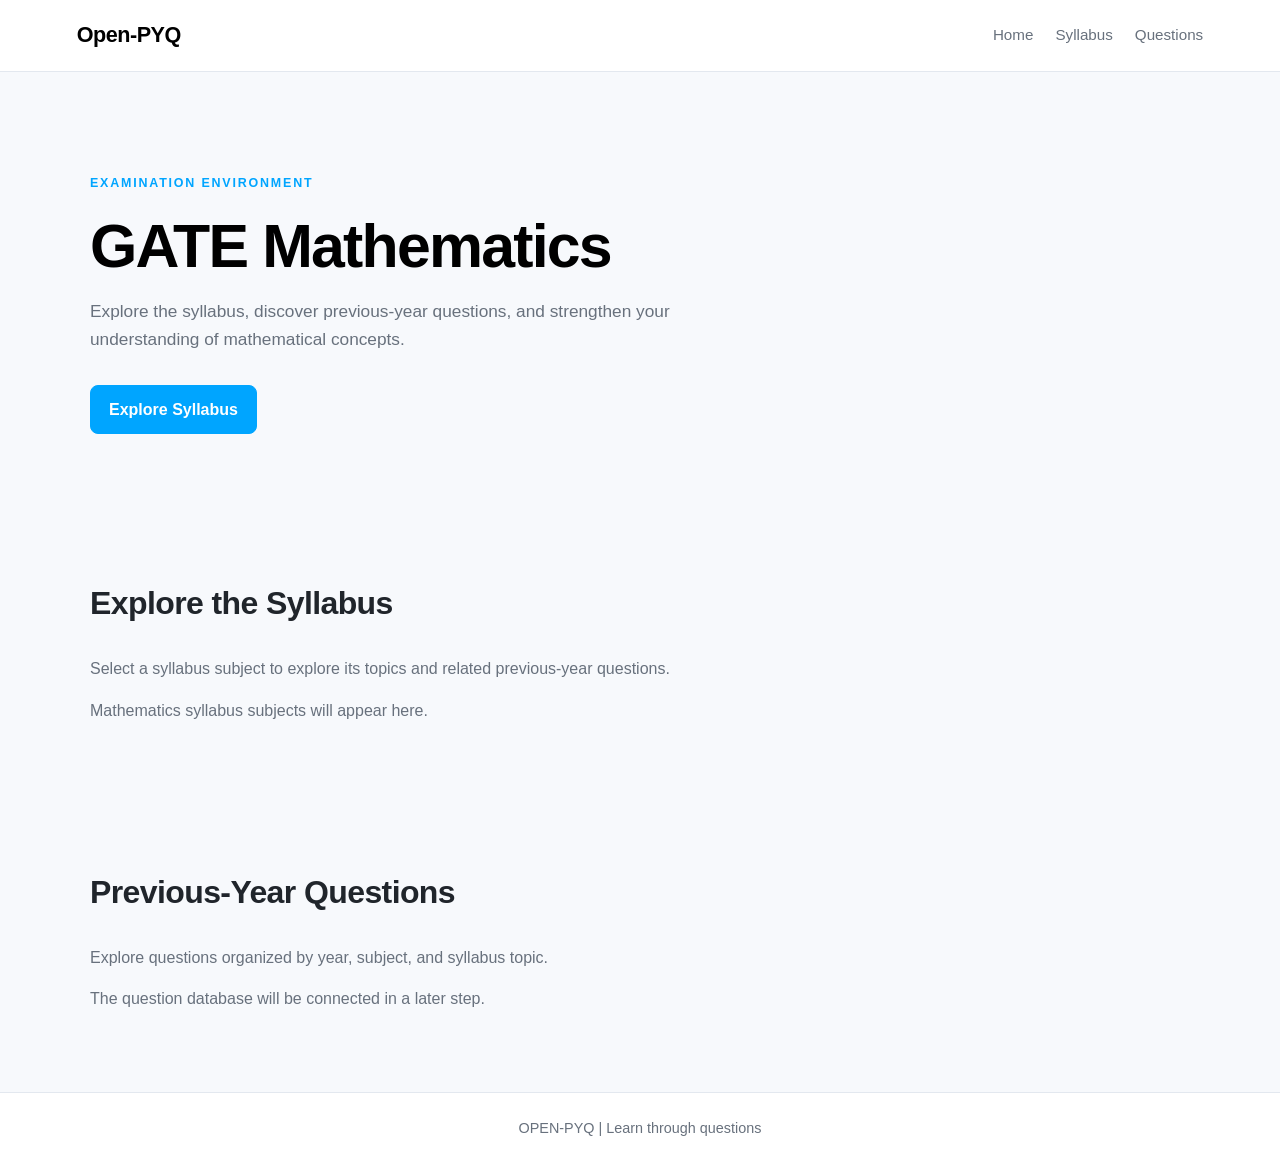
==== gate/index.html @ 052ce55b "Create index.html" ====
<!DOCTYPE html><html lang="en">
<head>
    <meta charset="UTF-8">
    <meta name="viewport" content="width=device-width, initial-scale=1.0"><meta name="description" content="Explore the GATE Mathematics syllabus and previous-year questions on OPEN-PYQ.">

<title>GATE Mathematics | OPEN-PYQ</title>

<link rel="stylesheet" href="../assets/css/style.css">

</head><body><header>
    <h2><a href="../index.html">Open-PYQ</a></h2>

    <nav>
        <a href="../index.html">Home</a>
        <a href="#syllabus">Syllabus</a>
        <a href="#questions">Questions</a>
    </nav>
</header>

<main>

    <section class="hero">
        <p>EXAMINATION ENVIRONMENT</p>

        <h1>GATE Mathematics</h1>

        <p>
            Explore the syllabus, discover previous-year questions,
            and strengthen your understanding of mathematical concepts.
        </p>

        <a href="#syllabus" class="button">Explore Syllabus</a>
    </section>

    <section id="syllabus">
        <h2>Explore the Syllabus</h2>

        <p>
            Select a syllabus subject to explore its topics
            and related previous-year questions.
        </p>

        <div id="subject-list">
            <p>Mathematics syllabus subjects will appear here.</p>
        </div>
    </section>

    <section id="questions">
        <h2>Previous-Year Questions</h2>

        <p>
            Explore questions organized by year, subject,
            and syllabus topic.
        </p>

        <p>
            The question database will be connected in a later step.
        </p>
    </section>

</main>

<footer>
    <p>OPEN-PYQ | Learn through questions</p>
</footer>

</body>
</html>
---- assets/css/style.css ----
/* =========================

1. Design System
   ========================= */

:root {
--primary: #00A5FF;
--accent: #FF5252;
--brown: #8D7467;
--black: #000000;
--background: #F7F9FC;
--surface: #FFFFFF;
--text: #20252B;
--muted: #68717D;
--border: #E3E8EF;
--radius: 14px;
--content-width: 1100px;
}

* {
  box-sizing: border-box;
  }

html {
scroll-behavior: smooth;
}

body {
margin: 0;
font-family: Arial, Helvetica, sans-serif;
background: var(--background);
color: var(--text);
line-height: 1.6;
}

a {
color: inherit;
text-decoration: none;
}

p {
color: var(--muted);
}

/* =========================
2. Header and Navigation
========================= */

header {
display: flex;
align-items: center;
justify-content: space-between;
gap: 20px;
padding: 18px 6%;
background: var(--surface);
border-bottom: 1px solid var(--border);
}

header h2 {
margin: 0;
color: var(--black);
font-size: 1.35rem;
letter-spacing: -0.5px;
}

nav {
display: flex;
flex-wrap: wrap;
gap: 22px;
}

nav a {
font-size: 0.95rem;
color: var(--muted);
}

nav a:hover,
nav a:focus-visible {
color: var(--primary);
}

/* =========================
3. Main Layout
========================= */

main {
width: min(100% - 40px, var(--content-width));
margin: 0 auto;
}

section {
padding: 64px 0;
}

section h2 {
margin-top: 0;
font-size: clamp(1.5rem, 4vw, 2rem);
letter-spacing: -0.6px;
}

/* =========================
4. Hero Section
========================= */

.hero {
padding: 90px 0 80px;
max-width: 780px;
}

.hero > p:first-child {
color: var(--primary);
font-size: 0.78rem;
font-weight: 700;
letter-spacing: 1.8px;
}

.hero h1 {
margin: 18px 0;
color: var(--black);
font-size: clamp(2.2rem, 6vw, 3.8rem);
line-height: 1.12;
letter-spacing: -1.8px;
}

.hero > p:not(:first-child) {
max-width: 650px;
font-size: 1.08rem;
}

/* =========================
5. Buttons
========================= */

.button {
display: inline-block;
margin-top: 14px;
padding: 11px 18px;
border: 1px solid var(--primary);
border-radius: 8px;
background: var(--primary);
color: var(--surface);
font-weight: 600;
text-align: center;
transition: background 0.2s ease;
}

.button:hover {
background: #0088D1;
border-color: #0088D1;
}

.button:focus-visible,
a:focus-visible {
outline: 3px solid var(--brown);
outline-offset: 3px;
}

/* =========================
6. Examination Cards
========================= */

#exam-list {
display: grid;
grid-template-columns: repeat(2, minmax(0, 1fr));
gap: 20px;
margin-top: 28px;
}

.exam-card {
display: flex;
flex-direction: column;
align-items: flex-start;
padding: 26px;
background: var(--surface);
border: 1px solid var(--border);
border-radius: var(--radius);
transition: border-color 0.2s ease, transform 0.2s ease;
}

.exam-card:hover {
border-color: var(--primary);
transform: translateY(-2px);
}

.exam-card h3 {
margin: 0 0 8px;
color: var(--black);
font-size: 1.2rem;
}

.exam-card p {
margin: 0 0 18px;
}

.exam-status {
display: inline-block;
margin-top: auto;
padding: 5px 10px;
border-radius: 6px;
font-size: 0.8rem;
font-weight: 700;
}

.status-available {
background: #E8F6FF;
color: #006FAE;
}

.status-planned {
background: #F0EFED;
color: #685A52;
}

.exam-card .button {
margin-top: 16px;
}

/* =========================
7. About Section
========================= */

#about {
max-width: 760px;
border-top: 1px solid var(--border);
}

#about p {
max-width: 700px;
}

/* =========================
8. Footer
========================= */

footer {
padding: 24px 20px;
border-top: 1px solid var(--border);
background: var(--surface);
text-align: center;
}

footer p {
margin: 0;
font-size: 0.9rem;
}

/* =========================
9. Responsive Layout
========================= */

@media (max-width: 650px) {
header {
align-items: flex-start;
flex-direction: column;
padding: 18px 20px;
}

nav {
    gap: 18px;
}

main {
    width: calc(100% - 32px);
}

section {
    padding: 44px 0;
}

.hero {
    padding: 60px 0 48px;
}

.hero h1 {
    letter-spacing: -1px;
}

#exam-list {
    grid-template-columns: 1fr;
}

.exam-card {
    padding: 22px;
}

}
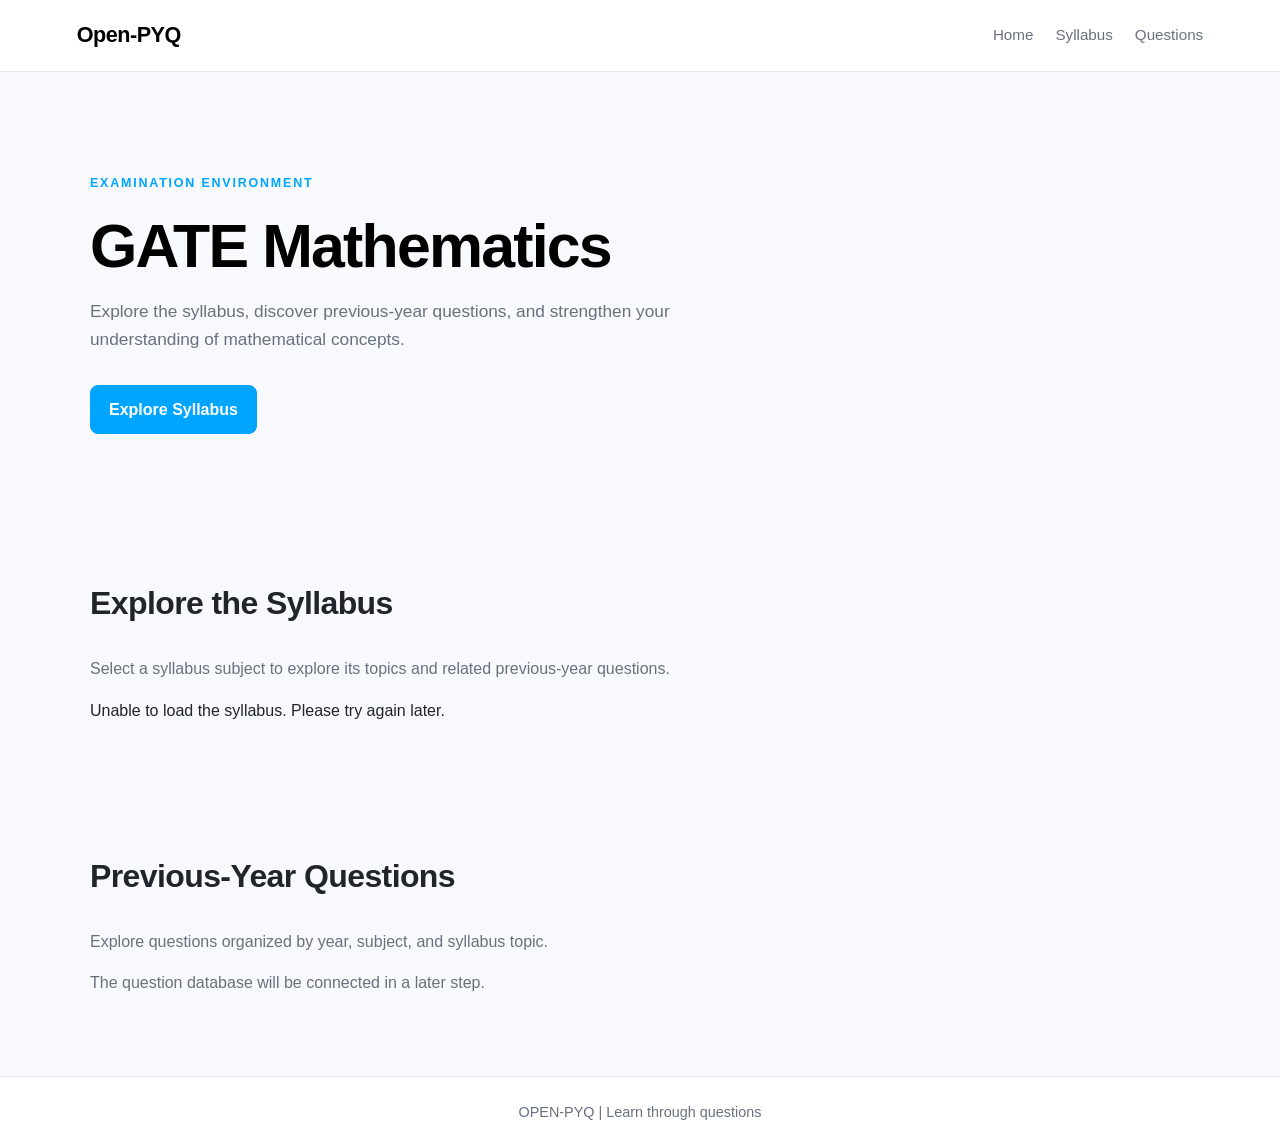
==== commit 3a4d98c1: "Update index.html" ====
--- a/gate/index.html
+++ b/gate/index.html
@@ -63,6 +63,6 @@
 <footer>
     <p>OPEN-PYQ | Learn through questions</p>
 </footer>
-
+<script src="../assets/js/gate.js"></script>
 </body>
 </html>
